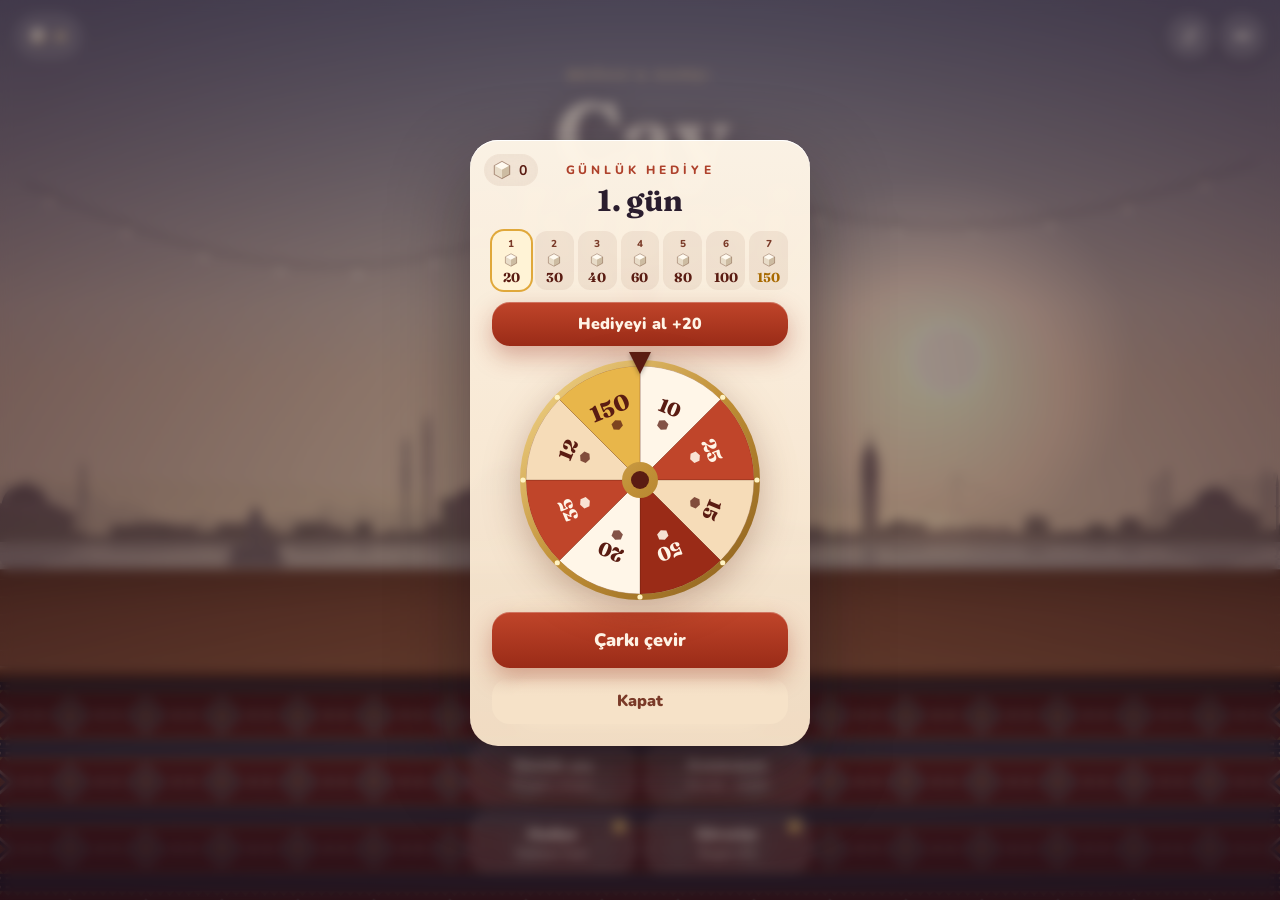
==== docs/index.html @ dc000757 "Mobile: offer 'add to home screen' after the second run (PWA only), draw the title at 30 fps and the" ====
<!doctype html>
<html lang="tr">
<head>
<meta charset="utf-8">
<meta name="viewport" content="width=device-width,initial-scale=1,maximum-scale=1,user-scalable=no,viewport-fit=cover">
<title>Çay Kulesi — İnce belli bardakları istifle</title>
<meta name="description" content="Boğaz manzarasında ince belli çay bardaklarını üst üste diz. Tek dokunuş, mükemmel hizada parlayan kombo, gün batımından geceye uzanan bir kule.">
<meta name="theme-color" content="#2a1d2e">
<meta name="apple-mobile-web-app-capable" content="yes">
<meta name="mobile-web-app-capable" content="yes">
<meta name="apple-mobile-web-app-status-bar-style" content="black-translucent">
<meta name="apple-mobile-web-app-title" content="Çay Kulesi">
<link rel="manifest" href="manifest.webmanifest">
<link rel="icon" type="image/png" sizes="64x64" href="icons/favicon-64.png">
<link rel="icon" type="image/png" sizes="192x192" href="icons/icon-192.png">
<link rel="apple-touch-icon" href="icons/apple-touch-icon.png">
<meta property="og:type" content="website">
<meta property="og:title" content="Çay Kulesi">
<meta property="og:description" content="İnce belli çay bardaklarını Boğaz'a karşı üst üste diz. Tek dokunuş, bir el daha.">
<meta property="og:url" content="https://ardazeybek-dev.github.io/tea-tower/">
<meta property="og:image" content="https://ardazeybek-dev.github.io/tea-tower/og.png">
<meta property="og:image:width" content="1200">
<meta property="og:image:height" content="630">
<meta name="twitter:card" content="summary_large_image">
<meta name="twitter:image" content="https://ardazeybek-dev.github.io/tea-tower/og.png">
<link rel="preload" href="fonts/fraunces-latin-wght-normal.woff2" as="font" type="font/woff2" crossorigin>
<link rel="stylesheet" href="style.css">
</head>
<body>
<svg width="0" height="0" style="position:absolute" aria-hidden="true">
  <symbol id="i-sugar" viewBox="0 0 24 24"><path d="M12 2.6l8.4 4.6v9.6L12 21.4l-8.4-4.6V7.2z" fill="#e8dcc8"/><path d="M12 2.6l8.4 4.6L12 11.8 3.6 7.2z" fill="#fffaf0"/><path d="M12 11.8l8.4-4.6v9.6L12 21.4z" fill="#cdbca2"/><path d="M12 2.6l8.4 4.6v9.6L12 21.4l-8.4-4.6V7.2z" fill="none" stroke="rgba(90,40,20,.45)" stroke-width="1.1" stroke-linejoin="round"/></symbol>
</svg>
<canvas id="c" aria-label="Çay Kulesi oyun alanı"></canvas>
<div id="toast" class="hidden"></div>

<div id="hud" class="hidden">
  <button id="pauseBtn" class="icon-btn" aria-label="Duraklat">
    <svg viewBox="0 0 24 24"><rect x="6.5" y="5" width="3.6" height="14" rx="1.4"/><rect x="13.9" y="5" width="3.6" height="14" rx="1.4"/></svg>
  </button>
  <div id="scoreBox">
    <div id="score">0</div>
    <div id="combo"></div>
  </div>
  <button class="icon-btn soundBtn" aria-label="Sesi aç/kapat">
    <svg class="on" viewBox="0 0 24 24"><path d="M4 9.5h3.2L12 5.5v13l-4.8-4H4z"/><path class="w" d="M15.5 9a4 4 0 0 1 0 6M18 6.5a7.5 7.5 0 0 1 0 11"/></svg>
    <svg class="off" viewBox="0 0 24 24"><path d="M4 9.5h3.2L12 5.5v13l-4.8-4H4z"/><path class="w" d="M16 9.5l5 5M21 9.5l-5 5"/></svg>
  </button>
</div>

<div id="title" class="screen">
  <div class="top-row">
    <div class="wallet" aria-label="Şeker"><svg><use href="#i-sugar"/></svg><b class="walletN">0</b></div>
    <div class="top-btns">
      <button id="installBtn" class="icon-btn install hidden" aria-label="Ana ekrana ekle">
        <svg viewBox="0 0 24 24"><path class="w" d="M12 4v10M7.5 9.5L12 14l4.5-4.5M5 17v1.5A1.5 1.5 0 0 0 6.5 20h11a1.5 1.5 0 0 0 1.5-1.5V17"/></svg>
      </button>
      <button id="setBtn" class="icon-btn" aria-label="Ayarlar">
        <svg viewBox="0 0 24 24"><path class="w" d="M4 7h9M17.4 7H20M4 17h2.6M11 17h9"/><circle class="w" cx="15.2" cy="7" r="2.2"/><circle class="w" cx="8.8" cy="17" r="2.2"/></svg>
      </button>
      <button class="icon-btn soundBtn" aria-label="Sesi aç/kapat">
        <svg class="on" viewBox="0 0 24 24"><path d="M4 9.5h3.2L12 5.5v13l-4.8-4H4z"/><path class="w" d="M15.5 9a4 4 0 0 1 0 6M18 6.5a7.5 7.5 0 0 1 0 11"/></svg>
        <svg class="off" viewBox="0 0 24 24"><path d="M4 9.5h3.2L12 5.5v13l-4.8-4H4z"/><path class="w" d="M16 9.5l5 5M21 9.5l-5 5"/></svg>
      </button>
    </div>
  </div>
  <div class="logo">
    <div class="eyebrow" id="venueEyebrow">Boğaz'a karşı</div>
    <h1>Çay <em>Kulesi</em></h1>
  </div>
  <div class="bottom">
    <p class="tag">İnce belli bardakları üst üste diz.<br>Tam ortaya denk getir, kule parlasın.</p>
    <div class="best-chip" id="titleBest">En iyi <b>0</b></div>
    <div class="cta"><span class="dot"></span>Başlamak için dokun</div>
    <div class="modes">
      <button id="dailyBtn" class="mode-btn"><b>Günlük çay</b><small id="dailySub"></small></button>
      <button id="cupsBtn" class="mode-btn"><b>Koleksiyon</b><small>Bardak · mekân</small></button>
      <button id="giftBtn" class="mode-btn"><b>Hediye</b><small id="giftSub">Çark ve seri</small></button>
      <button id="achBtn" class="mode-btn"><b>Görevler</b><small id="achSub"></small></button>
    </div>
  </div>
</div>

<div id="tutorial" class="hidden">
  <div class="tut-card">
    <svg class="hand" viewBox="0 0 64 64" aria-hidden="true"><path d="M26 30V12a4 4 0 0 1 8 0v14l10.5 2.2a5 5 0 0 1 4 5.6L46.6 48a8 8 0 0 1-7.9 6.8H30a8 8 0 0 1-6.2-3L14.6 40.3a3.6 3.6 0 0 1 5-5.1L26 40z"/></svg>
    <div><b>Bardak ortaya gelince dokun.</b><br>Tam ortası parlar, kule dengelenir.</div>
  </div>
</div>

<div id="pause" class="screen dim hidden">
  <div class="panel">
    <div class="eyebrow">Mola</div>
    <h2>Çay demleniyor…</h2>
    <button id="resumeBtn" class="btn primary">Devam et</button>
    <button id="setBtnP" class="btn ghost">Ayarlar</button>
    <button id="homeBtn" class="btn ghost tight">Ana ekran</button>
  </div>
</div>

<div id="cups" class="screen dim hidden">
  <div class="panel cups-panel">
    <div class="panel-wallet"><svg><use href="#i-sugar"/></svg><b class="walletN">0</b></div>
    <div class="eyebrow">Koleksiyon</div>
    <h2 id="cupsTitle">Bardaklar</h2>
    <div class="seg tabs" id="cupTabs"><button data-t="cups" aria-pressed="true">Bardaklar</button><button data-t="venues" aria-pressed="false">Mekânlar</button></div>
    <p class="cup-total" id="cupTotal"></p>
    <div class="cup-grid" id="cupGrid"></div>
    <button id="cupsClose" class="btn primary">Kapat</button>
  </div>
</div>

<div id="gift" class="screen dim hidden">
  <div class="panel gift-panel">
    <div class="panel-wallet"><svg><use href="#i-sugar"/></svg><b class="walletN">0</b></div>
    <div class="eyebrow">Günlük hediye</div>
    <h2 id="loginTitle">1. gün</h2>
    <div class="days" id="days"></div>
    <div class="fix hidden" id="fixBox"></div>
    <button id="claimBtn" class="btn primary small">Hediyeyi al</button>
    <div class="wheel-wrap">
      <div class="wheel-pin"></div>
      <canvas id="wheel" width="240" height="240"></canvas>
      <div class="wheel-win hidden" id="wheelWin"></div>
    </div>
    <button id="spinBtn" class="btn primary"><svg class="ad-ico" viewBox="0 0 24 24" aria-hidden="true"><rect x="2.5" y="5.5" width="14" height="13" rx="3"/><path d="M17.5 10.2l4-2.4v8.4l-4-2.4z"/></svg><span id="spinLbl">Çarkı çevir</span></button>
    <button id="giftClose" class="btn ghost">Kapat</button>
  </div>
</div>

<div id="ach" class="screen dim hidden">
  <div class="panel ach-panel">
    <div class="eyebrow">Her gün yenilenir</div>
    <h2>Görevler</h2>
    <div class="ach-list" id="achList"></div>
    <button id="achClose" class="btn primary">Kapat</button>
  </div>
</div>

<div id="set" class="screen dim hidden">
  <div class="panel set-panel">
    <div class="eyebrow">Tercihler</div>
    <h2>Ayarlar</h2>
    <div class="set-list">
      <button class="set-row" data-k="sfx" role="switch" aria-checked="true"><span><b>Ses efektleri</b><small>Bardak, kombo, devrilme</small></span><i class="sw"></i></button>
      <button class="set-row" data-k="amb" role="switch" aria-checked="true"><span><b>Ortam sesi</b><small>Dalga, rüzgâr, kuşlar</small></span><i class="sw"></i></button>
      <button class="set-row" data-k="vib" id="vibRow" role="switch" aria-checked="true"><span><b>Titreşim</b><small>Dokunuşta hafif titreşim</small></span><i class="sw"></i></button>
      <div class="set-gfx">
        <div class="set-lbl"><b>Grafik</b><small id="gfxNote"></small></div>
        <div class="seg" id="gfxSeg"><button data-v="eco">Pil dostu</button><button data-v="auto">Otomatik</button><button data-v="high">Yüksek</button></div>
      </div>
      <button class="set-row" id="tutBtn"><span><b>Öğreticiyi göster</b><small id="tutNote">Bir sonraki elde ipucu</small></span><svg class="chev" viewBox="0 0 24 24"><path d="M9 5l7 7-7 7"/></svg></button>
    </div>
    <button id="setClose" class="btn primary">Kapat</button>
  </div>
</div>

<div id="over" class="screen sheet hidden">
  <div class="panel">
    <button id="installBtnO" class="share-btn inst-o hidden" aria-label="Ana ekrana ekle"><svg viewBox="0 0 24 24"><path d="M12 4v10M7.5 9.5L12 14l4.5-4.5M5 17v1.5A1.5 1.5 0 0 0 6.5 20h11a1.5 1.5 0 0 0 1.5-1.5V17"/></svg></button>
    <button id="shareBtn" class="share-btn" aria-label="Paylaş"><svg viewBox="0 0 24 24"><path d="M12 3v12M7.5 7.5L12 3l4.5 4.5M5 12v7a2 2 0 0 0 2 2h10a2 2 0 0 0 2-2v-7"/></svg></button>
    <div class="ov-a">
      <div class="mode-tag hidden" id="overMode"></div>
      <div class="eyebrow" id="overReason">Kule devrildi</div>
      <div class="final"><span id="finalScore">0</span><small>puan</small></div>
      <div class="record hidden" id="recordBadge">Yeni rekor!</div>
      <div class="stats">
        <div><b id="statBest">0</b><span id="statBestLbl">En iyi</span></div>
        <div><b id="statPerfect">0</b><span>Mükemmel</span></div>
        <div><b id="statCombo">0</b><span>En uzun kombo</span></div>
      </div>
    </div>
    <div class="ov-b">
      <div class="earn" id="earnNote"><svg><use href="#i-sugar"/></svg><b id="earnN">+0</b> <span>şeker</span></div>
      <div class="unlock hidden" id="unlockNote"></div>
      <button id="reviveBtn" class="btn primary hidden"><svg class="ad-ico" viewBox="0 0 24 24" aria-hidden="true"><rect x="2.5" y="5.5" width="14" height="13" rx="3"/><path d="M17.5 10.2l4-2.4v8.4l-4-2.4z"/></svg><span id="reviveLbl">İkinci şans</span></button>
      <div class="revive-note hidden" id="reviveNote"></div>
      <button id="againBtn" class="btn primary">Bir el daha</button>
      <div class="hint" id="overHint">ya da ekrana dokun</div>
    </div>
  </div>
</div>

<script src="game.js"></script>
<script>
if ('serviceWorker' in navigator && (location.protocol === 'https:' || location.hostname === 'localhost' || location.hostname === '127.0.0.1')) {
  window.addEventListener('load', function () { navigator.serviceWorker.register('./sw.js').catch(function () {}); });
}
</script>
</body>
</html>
---- docs/style.css ----
@font-face{font-family:"Fraunces";font-style:normal;font-display:swap;font-weight:100 900;src:url(fonts/fraunces-latin-ext-wght-normal.woff2) format("woff2");unicode-range:U+0100-02BA,U+02BD-02C5,U+02C7-02CC,U+02CE-02D7,U+02DD-02FF,U+0304,U+0308,U+0329,U+1D00-1DBF,U+1E00-1E9F,U+1EF2-1EFF,U+2020,U+20A0-20AB,U+20AD-20C0,U+2113,U+2C60-2C7F,U+A720-A7FF}
@font-face{font-family:"Fraunces";font-style:normal;font-display:swap;font-weight:100 900;src:url(fonts/fraunces-latin-wght-normal.woff2) format("woff2");unicode-range:U+0000-00FF,U+0131,U+0152-0153,U+02BB-02BC,U+02C6,U+02DA,U+02DC,U+0304,U+0308,U+0329,U+2000-206F,U+20AC,U+2122,U+2191,U+2193,U+2212,U+2215,U+FEFF,U+FFFD}
@font-face{font-family:"Nunito";font-style:normal;font-display:swap;font-weight:200 1000;src:url(fonts/nunito-latin-ext-wght-normal.woff2) format("woff2");unicode-range:U+0100-02BA,U+02BD-02C5,U+02C7-02CC,U+02CE-02D7,U+02DD-02FF,U+0304,U+0308,U+0329,U+1D00-1DBF,U+1E00-1E9F,U+1EF2-1EFF,U+2020,U+20A0-20AB,U+20AD-20C0,U+2113,U+2C60-2C7F,U+A720-A7FF}
@font-face{font-family:"Nunito";font-style:normal;font-display:swap;font-weight:200 1000;src:url(fonts/nunito-latin-wght-normal.woff2) format("woff2");unicode-range:U+0000-00FF,U+0131,U+0152-0153,U+02BB-02BC,U+02C6,U+02DA,U+02DC,U+0304,U+0308,U+0329,U+2000-206F,U+20AC,U+2122,U+2191,U+2193,U+2212,U+2215,U+FEFF,U+FFFD}

:root{
  --cream:#fbf1e2; --ink:#2a1d2e; --tea:#a8321c; --amber:#e08a3c; --gold:#d8b25a;
  --glass:rgba(255,248,236,.14); --line:rgba(255,248,236,.28);
  --sat:env(safe-area-inset-top,0px); --sab:env(safe-area-inset-bottom,0px);
  --sal:env(safe-area-inset-left,0px); --sar:env(safe-area-inset-right,0px);
}
*{box-sizing:border-box;margin:0;padding:0;-webkit-tap-highlight-color:transparent}
html,body{height:100%;overflow:hidden;background:#2a1d2e;color:var(--cream);font-family:"Nunito",system-ui,sans-serif;
  -webkit-user-select:none;user-select:none;-webkit-touch-callout:none;overscroll-behavior:none}
canvas{position:fixed;inset:0;width:100%;height:100%;display:block;touch-action:none}
.hidden{display:none!important}
button{font:inherit;color:inherit;border:0;background:none;cursor:pointer;touch-action:manipulation}

.icon-btn{width:44px;height:44px;border-radius:50%;display:grid;place-items:center;
  background:var(--glass);border:1px solid var(--line);backdrop-filter:blur(10px);-webkit-backdrop-filter:blur(10px);
  box-shadow:0 6px 18px rgba(20,10,20,.18);transition:transform .15s ease,background .2s}
.icon-btn:active{transform:scale(.9)}
.icon-btn svg{width:22px;height:22px;fill:var(--cream)}
.icon-btn .w{fill:none;stroke:var(--cream);stroke-width:2;stroke-linecap:round}
.soundBtn .off{display:none} body.muted .soundBtn .on{display:none} body.muted .soundBtn .off{display:block}

#hud{position:fixed;left:0;right:0;top:0;padding:calc(var(--sat) + 14px) calc(var(--sar) + 16px) 0 calc(var(--sal) + 16px);
  display:flex;justify-content:space-between;align-items:flex-start;pointer-events:none;z-index:5}
#hud .icon-btn{pointer-events:auto}
#scoreBox{text-align:center;margin-top:6px}
#score{font-family:"Fraunces",Georgia,serif;font-weight:700;font-size:64px;line-height:1;letter-spacing:-.02em;
  font-variation-settings:"opsz" 144;text-shadow:0 4px 24px rgba(30,12,24,.35);transition:transform .18s cubic-bezier(.2,1.6,.4,1)}
#score.bump{transform:scale(1.18)}
#combo{height:22px;margin-top:4px;font-weight:800;font-size:14px;letter-spacing:.14em;text-transform:uppercase;color:#ffe2a8;
  opacity:0;transform:translateY(-4px);transition:opacity .25s,transform .25s}
#combo.show{opacity:1;transform:none}

.screen{position:fixed;inset:0;z-index:10;display:flex;flex-direction:column;justify-content:space-between;
  padding:calc(var(--sat) + 14px) calc(var(--sar) + 16px) calc(var(--sab) + 28px) calc(var(--sal) + 16px)}
.screen.dim{justify-content:center;align-items:center;background:rgba(28,16,28,.42);backdrop-filter:blur(6px);-webkit-backdrop-filter:blur(6px);
  animation:fade .3s ease both}
@keyframes fade{from{opacity:0}to{opacity:1}}
.top-row{display:flex;justify-content:space-between}

#title{justify-content:flex-start;background:linear-gradient(180deg,rgba(34,14,30,.34) 0%,rgba(34,14,30,0) 34%,rgba(34,14,30,0) 68%,rgba(30,10,20,.72) 100%);cursor:pointer}
#title .bottom{margin-top:auto}
.logo{text-align:center;margin-top:1vh;animation:rise .9s cubic-bezier(.2,.9,.2,1) both}
.eyebrow{font-weight:800;font-size:12px;letter-spacing:.32em;text-transform:uppercase;color:#ffe2a8;opacity:.92}
.logo h1{font-family:"Fraunces",Georgia,serif;font-weight:800;font-size:clamp(54px,17vw,96px);line-height:.9;letter-spacing:-.035em;
  margin:10px 0 0;text-shadow:0 6px 30px rgba(40,10,20,.45)}
.logo h1 em{display:block;font-style:italic;font-weight:500;color:#ffd79a;letter-spacing:-.02em}
.tag{text-align:center;font-size:15px;margin-bottom:4px;line-height:1.45;font-weight:600;opacity:.9;text-shadow:0 2px 12px rgba(30,12,24,.4)}
.bottom{display:flex;flex-direction:column;align-items:center;gap:14px;animation:rise 1s .15s cubic-bezier(.2,.9,.2,1) both}
.best-chip{font-size:14px;font-weight:700;padding:7px 14px;border-radius:99px;background:var(--glass);border:1px solid var(--line);
  backdrop-filter:blur(10px);-webkit-backdrop-filter:blur(10px)}
.best-chip b{font-family:"Fraunces",serif;font-size:16px;margin-left:4px;color:#ffd79a}
.cta{display:flex;align-items:center;gap:10px;font-weight:800;font-size:18px;padding:16px 28px;border-radius:99px;
  background:linear-gradient(180deg,#fff6e8,#f6dcb8);color:#5a1c12;box-shadow:0 14px 34px rgba(60,16,10,.35),inset 0 -3px 0 rgba(160,80,40,.25);
  animation:breathe 2.2s ease-in-out infinite}
.cta .dot{width:10px;height:10px;border-radius:50%;background:var(--tea);box-shadow:0 0 0 0 rgba(168,50,28,.6);animation:ping 2.2s ease-out infinite}
@keyframes breathe{0%,100%{transform:scale(1)}50%{transform:scale(1.045)}}
@keyframes ping{0%{box-shadow:0 0 0 0 rgba(168,50,28,.55)}70%,100%{box-shadow:0 0 0 12px rgba(168,50,28,0)}}
@keyframes rise{from{opacity:0;transform:translateY(18px)}to{opacity:1;transform:none}}

#tutorial{position:fixed;left:0;right:0;bottom:calc(var(--sab) + 26px);display:flex;justify-content:center;z-index:6;pointer-events:none;
  padding:0 16px;animation:rise .5s ease both}
.tut-card{display:flex;gap:12px;align-items:center;max-width:360px;padding:12px 16px;border-radius:18px;font-size:14px;line-height:1.35;
  background:rgba(34,20,34,.55);border:1px solid var(--line);backdrop-filter:blur(12px);-webkit-backdrop-filter:blur(12px)}
.tut-card b{font-size:15px}
.hand{width:38px;height:38px;flex:none;fill:#fff3df;animation:tap 1.1s ease-in-out infinite;transform-origin:50% 80%}
@keyframes tap{0%,100%{transform:translateY(0) scale(1)}45%{transform:translateY(5px) scale(.92)}}

.panel{width:min(340px,100%);text-align:center;padding:28px 22px 22px;border-radius:28px;
  background:linear-gradient(180deg,rgba(255,246,232,.97),rgba(246,226,200,.97));color:var(--ink);
  box-shadow:0 30px 80px rgba(20,8,16,.45),inset 0 1px 0 #fff;animation:pop .45s cubic-bezier(.2,1.4,.4,1) both}
@keyframes pop{from{opacity:0;transform:translateY(24px) scale(.92)}to{opacity:1;transform:none}}
.panel .eyebrow{color:#a8321c}
.panel h2{font-family:"Fraunces",serif;font-size:30px;font-weight:700;margin:8px 0 20px;letter-spacing:-.01em}
.final{margin:6px 0 16px}
.final span{display:block;font-family:"Fraunces",serif;font-weight:800;font-size:92px;line-height:1;letter-spacing:-.04em;color:#5a1c12}
.final small{font-weight:700;font-size:13px;letter-spacing:.08em;text-transform:uppercase;opacity:.55}
.record{display:inline-block;margin-top:12px;padding:6px 14px;border-radius:99px;font-weight:900;font-size:13px;letter-spacing:.16em;text-transform:uppercase;
  color:#5a3a00;background:linear-gradient(90deg,#f4c95d,#ffe9a8,#f4c95d);background-size:200% 100%;animation:shine 1.6s linear infinite,pop .5s .2s both;
  box-shadow:0 6px 18px rgba(200,140,30,.4)}
@keyframes shine{to{background-position:-200% 0}}
.stats{display:flex;justify-content:space-between;gap:6px;margin:0 0 20px;padding:14px 6px;border-radius:18px;background:rgba(120,60,30,.07)}
.stats div{flex:1;display:flex;flex-direction:column;gap:2px}
.stats b{font-family:"Fraunces",serif;font-size:24px;color:#5a1c12}
.stats span{font-size:11px;font-weight:700;opacity:.6}
.btn{display:block;width:100%;padding:16px;border-radius:18px;font-weight:900;font-size:18px;transition:transform .12s}
.btn:active{transform:scale(.97)}
.btn.primary{background:linear-gradient(180deg,#c0452a,#9a2b17);color:#fff4e6;box-shadow:0 10px 24px rgba(150,40,20,.35),inset 0 1px 0 rgba(255,255,255,.25)}
.btn.ghost{margin-top:10px;color:#7a3a28;font-size:16px;padding:12px}
.hint{margin-top:12px;font-size:13px;font-weight:700;opacity:.45}
@media (min-height:900px){#score{font-size:76px}}

#over.sheet{justify-content:flex-end;align-items:center;background:linear-gradient(180deg,rgba(28,14,26,0) 35%,rgba(28,14,26,.55) 100%);animation:fade .4s ease both}
#over .panel{padding:20px 20px 18px}
#over .final{margin:2px 0 6px}
#over .final span{font-size:76px}
#over .record{margin:0 0 12px}
#over .stats{margin:10px 0 14px}

.modes{display:flex;gap:10px;width:min(340px,100%)}
.mode-btn{flex:1;display:flex;flex-direction:column;align-items:center;gap:2px;padding:10px 8px;border-radius:18px;position:relative;
  background:var(--glass);border:1px solid var(--line);backdrop-filter:blur(10px);-webkit-backdrop-filter:blur(10px);transition:transform .12s}
.mode-btn:active{transform:scale(.96)}
.mode-btn b{font-weight:900;font-size:15px}
.mode-btn small{font-size:11.5px;font-weight:700;opacity:.75;line-height:1.3;min-height:15px}
.mode-btn.dot::after{content:"";position:absolute;top:8px;right:10px;width:9px;height:9px;border-radius:50%;background:#ffcf6a;box-shadow:0 0 0 3px rgba(255,207,106,.3)}

.cups-panel{max-height:calc(100% - 8px);overflow:auto}
.cups-panel h2{margin-bottom:4px}
.cup-total{font-size:13px;font-weight:700;opacity:.6;margin-bottom:14px}
.cup-grid{display:grid;grid-template-columns:repeat(3,1fr);gap:8px;margin-bottom:16px}
.cup{display:flex;flex-direction:column;align-items:center;gap:2px;padding:8px 4px 8px;border-radius:16px;background:linear-gradient(180deg,#5a3a4a,#3a2232);
  border:2px solid transparent;color:var(--cream);transition:transform .12s}
.cup:active{transform:scale(.95)}
.cup canvas{position:static;inset:auto;width:48px;height:78px;touch-action:auto}
.cup b{font-size:13px;font-weight:900}
.cup span{font-size:11px;font-weight:700;opacity:.75;min-height:14px}
.cup.on{border-color:#f4c95d;box-shadow:0 0 0 3px rgba(244,201,93,.25)}
.cup.locked{cursor:default}
.cup.locked canvas{filter:grayscale(1) brightness(.45)}
.cup.locked b{opacity:.55}

.mode-tag{display:inline-block;margin-bottom:8px;padding:4px 12px;border-radius:99px;font-size:12px;font-weight:800;color:#7a3a28;background:rgba(168,50,28,.1)}
.unlock{margin:-4px 0 12px;font-size:13px;font-weight:800;color:#7a3a28;opacity:.8}
.unlock.new{opacity:1;color:#8a5a00;padding:7px 10px;border-radius:12px;background:linear-gradient(90deg,#f4c95d,#ffe9a8,#f4c95d);background-size:200% 100%;animation:shine 1.6s linear infinite}
#reviveBtn{display:flex;align-items:center;justify-content:center;gap:8px;margin-bottom:10px}
#reviveBtn:disabled{opacity:.6}
.ad-ico{width:22px;height:22px;fill:#fff4e6;display:none}
.pf-ads .ad-ico{display:block}
.revive-note{margin:-2px 0 10px;font-size:13px;font-weight:700;color:#7a3a28}
@media (max-height:880px){#title .tag{display:none}}

/* şeker cüzdanı */
.wallet,.panel-wallet{display:flex;align-items:center;gap:6px;height:44px;padding:0 14px 0 10px;border-radius:99px;font-weight:900;font-size:16px;
  background:var(--glass);border:1px solid var(--line);backdrop-filter:blur(10px);-webkit-backdrop-filter:blur(10px)}
.wallet svg,.panel-wallet svg,.earn svg{width:22px;height:22px}
.wallet b{font-family:"Fraunces",serif;color:#ffe2a8}
.wallet.gain{animation:pop .4s cubic-bezier(.2,1.6,.4,1)}
.panel-wallet{position:absolute;top:14px;left:14px;height:32px;padding:0 10px 0 6px;font-size:14px;background:rgba(120,60,30,.08);border-color:transparent;color:#5a1c12}
.panel{position:relative}
.modes{flex-wrap:wrap}
.modes .mode-btn{flex:1 1 calc(50% - 5px)}
.earn{display:flex;align-items:center;justify-content:center;gap:5px;margin:-4px 0 10px;font-size:15px;font-weight:800;color:#7a3a28}
.earn b{font-family:"Fraunces",serif;font-size:20px;color:#5a1c12}
.share-btn{position:absolute;top:8px;right:8px;width:44px;height:44px;border-radius:50%;display:grid;place-items:center;background:rgba(120,60,30,.08)}
.share-btn svg{width:20px;height:20px;fill:none;stroke:#7a3a28;stroke-width:2;stroke-linecap:round;stroke-linejoin:round}
.share-btn:active{transform:scale(.9)}
.btn.second{background:rgba(120,60,30,.1);color:#7a3a28;box-shadow:none;font-size:16px;padding:13px}
.btn.small{padding:11px;font-size:16px}
.btn:disabled{opacity:.5;cursor:default}
.shake{animation:shake .4s}
@keyframes shake{20%,60%{transform:translateX(-6px)}40%,80%{transform:translateX(6px)}}

/* hediye: seri + çark */
.gift-panel{max-height:calc(100% - 8px);overflow:auto;padding-top:22px}
.gift-panel h2{margin:4px 0 12px}
.days{display:grid;grid-template-columns:repeat(7,1fr);gap:4px;margin-bottom:12px}
.day{display:flex;flex-direction:column;align-items:center;gap:1px;padding:6px 0 5px;border-radius:12px;background:rgba(120,60,30,.08);font-size:10px;font-weight:800;color:#7a3a28}
.day svg{width:16px;height:16px}
.day b{font-family:"Fraunces",serif;font-size:13px;color:#5a1c12}
.day.done{background:linear-gradient(180deg,#c0452a,#9a2b17);color:#fff4e6}
.day.done b{color:#fff4e6}
.day.today{box-shadow:0 0 0 2px #e0a83a;background:#fff3d6}
.day.big b{color:#a86a00}
.wheel-wrap{position:relative;width:240px;height:240px;margin:14px auto 12px}
#wheel{position:static;inset:auto;width:240px;height:240px;touch-action:auto;filter:drop-shadow(0 10px 18px rgba(90,30,10,.3))}
.wheel-pin{position:absolute;left:50%;top:-8px;width:0;height:0;margin-left:-11px;border:11px solid transparent;border-top:22px solid #5a1c12;border-bottom:0;z-index:2;filter:drop-shadow(0 2px 2px rgba(0,0,0,.3))}
.wheel-win{position:absolute;inset:0;display:grid;place-items:center;pointer-events:none}
.wheel-win span{padding:10px 18px;border-radius:99px;background:#fff6e8;font-family:"Fraunces",serif;font-weight:800;font-size:26px;color:#5a1c12;
  box-shadow:0 10px 30px rgba(60,16,10,.35);animation:pop .45s cubic-bezier(.2,1.6,.4,1) both}
#spinBtn{display:flex;align-items:center;justify-content:center;gap:8px}

/* başarımlar */
.ach-panel{max-height:calc(100% - 8px);display:flex;flex-direction:column}
.ach-panel h2{margin-bottom:12px}
.ach-list{overflow:auto;margin:0 -6px 14px;padding:0 6px;text-align:left;display:flex;flex-direction:column;gap:6px}
.ach{display:grid;grid-template-columns:1fr auto;gap:2px 10px;align-items:center;padding:9px 12px;border-radius:14px;background:rgba(120,60,30,.07)}
.ach b{font-size:14px;font-weight:900}
.ach small{grid-column:1;font-size:12px;font-weight:700;opacity:.65}
.ach .rw{grid-row:1/3;grid-column:2;display:flex;align-items:center;gap:3px;font-weight:900;font-size:14px;color:#7a3a28}
.ach .rw svg{width:16px;height:16px}
.ach .bar{grid-column:1;height:5px;border-radius:9px;background:rgba(120,60,30,.12);overflow:hidden;margin-top:3px}
.ach .bar i{display:block;height:100%;background:linear-gradient(90deg,#e08a3c,#c0452a);border-radius:9px}
.ach.done{background:linear-gradient(90deg,rgba(244,201,93,.35),rgba(255,233,168,.25))}
.ach.done .rw{color:#8a5a00}

/* bildirim */
#toast{position:fixed;left:50%;top:calc(var(--sat) + 66px);z-index:30;transform:translateX(-50%);display:flex;align-items:center;gap:8px;
  padding:10px 16px;border-radius:99px;background:rgba(255,246,232,.97);color:#5a1c12;font-weight:800;font-size:14px;white-space:nowrap;
  box-shadow:0 12px 30px rgba(30,10,20,.35);animation:toast 2.4s ease both;pointer-events:none}
#toast svg{width:18px;height:18px}
#toast em{font-style:normal;color:#a8321c}
@keyframes toast{0%{opacity:0;transform:translate(-50%,-14px)}12%,82%{opacity:1;transform:translate(-50%,0)}100%{opacity:0;transform:translate(-50%,-8px)}}
.cup .price{display:flex;align-items:center;gap:3px;justify-content:center}
.cup .price svg{width:13px;height:13px}
.cup.buy{background:linear-gradient(180deg,#6a4a3a,#4a2e24)}
.ach-list{scrollbar-width:thin;scrollbar-color:rgba(120,60,30,.3) transparent}
.ach-list::-webkit-scrollbar{width:4px}.ach-list::-webkit-scrollbar-thumb{background:rgba(120,60,30,.3);border-radius:4px}
.pf-ads .share-btn{display:none}
.list-head{font-size:11px;font-weight:900;letter-spacing:.16em;text-transform:uppercase;color:#a8321c;margin:6px 2px 0}
.list-head:first-child{margin-top:0}
@media (max-height:760px){.modes{flex-wrap:nowrap;gap:6px}.modes .mode-btn{flex:1 1 0;padding:8px 4px;border-radius:14px}.mode-btn b{font-size:13px}.mode-btn small{font-size:10px}#title .bottom{gap:10px}.mode-btn.dot::after{top:4px;right:4px;width:7px;height:7px}}

/* ayarlar */
.top-btns{display:flex;gap:8px}
.btn.ghost.tight{margin-top:0}
.set-panel{max-height:calc(100% - 8px);overflow:auto}
.set-panel h2{margin-bottom:14px}
.set-list{display:flex;flex-direction:column;gap:6px;margin-bottom:16px;text-align:left}
.set-row{display:flex;align-items:center;justify-content:space-between;gap:12px;width:100%;min-height:56px;padding:10px 14px;border-radius:16px;background:rgba(120,60,30,.07);text-align:left;color:var(--ink);transition:transform .12s}
.set-row:active{transform:scale(.98)}
.set-row b,.set-lbl b{display:block;font-size:15px;font-weight:900}
.set-row small,.set-lbl small{display:block;font-size:12px;font-weight:700;opacity:.6;margin-top:1px}
.sw{flex:none;width:46px;height:28px;border-radius:99px;background:rgba(120,60,30,.22);position:relative;transition:background .2s}
.sw::after{content:"";position:absolute;top:3px;left:3px;width:22px;height:22px;border-radius:50%;background:#fff;box-shadow:0 2px 6px rgba(60,20,10,.3);transition:transform .22s cubic-bezier(.3,1.4,.5,1)}
.set-row[aria-checked="true"] .sw{background:linear-gradient(180deg,#c0452a,#9a2b17)}
.set-row[aria-checked="true"] .sw::after{transform:translateX(18px)}
.set-gfx{padding:11px 14px 12px;border-radius:16px;background:rgba(120,60,30,.07)}
.seg{display:flex;gap:4px;margin-top:9px;padding:3px;border-radius:12px;background:rgba(120,60,30,.1)}
.seg button{flex:1;min-height:44px;padding:6px 4px;border-radius:9px;font-size:13px;font-weight:800;color:#7a3a28;transition:background .2s}
.seg button[aria-pressed="true"]{background:#fff6e8;color:#5a1c12;box-shadow:0 2px 8px rgba(90,30,10,.18)}
.chev{width:18px;height:18px;flex:none;fill:none;stroke:#7a3a28;stroke-width:2.4;stroke-linecap:round;stroke-linejoin:round}
@media (max-height:640px){.set-panel{padding:18px 18px 16px}.set-panel h2{margin:4px 0 10px;font-size:26px}.set-row{min-height:48px;padding:7px 12px}.set-gfx{padding:8px 12px 9px}.set-list{gap:5px;margin-bottom:12px}}

/* koleksiyon sekmeleri + mekânlar */
.seg.tabs{margin:0 0 10px;position:relative}
.seg.tabs.dot-v button[data-t="venues"]::after{content:"";display:inline-block;width:7px;height:7px;margin-left:6px;border-radius:50%;background:#e0a83a;vertical-align:2px}
.venue-grid{display:grid;grid-template-columns:repeat(2,1fr);gap:8px;margin-bottom:16px}
.venue{display:flex;flex-direction:column;align-items:stretch;gap:2px;padding:5px 5px 8px;border-radius:16px;background:linear-gradient(180deg,#5a3a4a,#3a2232);
  border:2px solid transparent;color:var(--cream);transition:transform .12s;text-align:center}
.venue:active{transform:scale(.96)}
.venue .vthumb{position:static;inset:auto;width:100%;height:auto;aspect-ratio:150/88;border-radius:11px;touch-action:auto;margin-bottom:4px}
.venue b{font-size:14px;font-weight:900}
.venue span{font-size:11px;font-weight:700;opacity:.8;min-height:14px}
.venue .price{display:flex;align-items:center;gap:3px;justify-content:center}
.venue .price svg{width:13px;height:13px}
.venue .price i{font-style:normal;opacity:.7}
.venue.on{border-color:#f4c95d;box-shadow:0 0 0 3px rgba(244,201,93,.25)}
.venue.locked{cursor:default}
.venue.locked .vthumb{filter:grayscale(.85) brightness(.55)}
.venue.locked b{opacity:.6}
.venue.buy{background:linear-gradient(180deg,#6a4a3a,#4a2e24)}
@media (max-height:760px){.mode-btn small{white-space:nowrap;overflow:hidden;text-overflow:ellipsis;max-width:100%}}

/* oyun sonu iki blok: dikeyde tek sütun, yatayda yan yana */
.ov-a,.ov-b{display:contents}
/* yatay telefon: başlık ve oyun sonu kısa ekrana sığsın */
@media (orientation:landscape) and (max-height:520px){
  .screen{padding-top:calc(var(--sat) + 10px);padding-bottom:calc(var(--sab) + 12px)}
  .logo{margin-top:-6px}
  .logo h1{font-size:clamp(40px,13vh,64px)}
  .logo h1 em{display:inline;margin-left:.2em}
  #title .tag,#title .best-chip{display:none}
  #title .bottom{flex-direction:row;flex-wrap:wrap;justify-content:center;gap:10px}
  .cta{padding:12px 22px;font-size:16px}
  .modes{flex-wrap:nowrap;width:auto;gap:6px}
  .modes .mode-btn{flex:0 0 auto;min-width:86px;padding:7px 10px;border-radius:14px}
  .mode-btn b{font-size:13px}.mode-btn small{font-size:10px}
  #over.sheet{justify-content:center}
  #over .panel{width:min(620px,100%);display:flex;gap:18px;align-items:center;padding:14px 18px;max-height:100%;overflow:auto}
  .ov-a,.ov-b{display:block;flex:1;min-width:0}
  #over .final span{font-size:60px}
  #over .stats{margin:8px 0 0;padding:10px 4px}
  .panel{padding:18px 18px 14px}
  .panel h2{margin:4px 0 12px;font-size:26px}
  .cups-panel,.gift-panel,.set-panel,.ach-panel{width:min(520px,100%)}
  #toast{top:calc(var(--sat) + 8px)}
}

/* rekora az kaldı rozeti, kilit ilerleme çubuğu */
.record.near{color:#a8321c;background:rgba(168,50,28,.1);box-shadow:none;animation:pop .5s .2s both}
.unlock .ubar{height:6px;max-width:240px;margin:6px auto 0;border-radius:9px;background:rgba(120,60,30,.14);overflow:hidden}
.unlock .ubar i{display:block;height:100%;width:0;border-radius:9px;background:linear-gradient(90deg,#e08a3c,#c0452a);transition:width 1s .45s cubic-bezier(.2,.8,.2,1)}
.unlock.new .ubar{display:none}
/* seri koruma */
.fix{display:flex;flex-direction:column;gap:6px;margin-bottom:10px}
.fix-btn{display:flex;align-items:center;justify-content:space-between;gap:10px;min-height:52px;padding:8px 14px;border-radius:16px;text-align:left;
  background:linear-gradient(90deg,rgba(244,201,93,.4),rgba(255,233,168,.3));color:var(--ink);box-shadow:inset 0 0 0 1.5px rgba(224,168,58,.7);transition:transform .12s}
.fix-btn:active{transform:scale(.98)}
.fix-btn b{display:block;font-size:14px;font-weight:900}
.fix-btn small{display:block;font-size:12px;font-weight:700;opacity:.65}
.fix-btn .price{display:flex;align-items:center;gap:3px;font-style:normal;font-weight:900;font-size:15px;color:#7a3a28}
.fix-btn .price svg{width:16px;height:16px}
/* uzun panellerde kapat butonu hep görünsün */
.cups-panel #cupsClose,.gift-panel #giftClose{position:sticky;bottom:0;z-index:1}
.gift-panel #giftClose{background:linear-gradient(180deg,rgba(248,232,210,0),#f6e2c8 40%)}
/* ana ekrana ekle: dikkat çeksin ama bağırmasın */
.share-btn.inst-o{right:auto;left:8px;background:rgba(224,168,58,.22)}
.icon-btn.install{background:rgba(255,215,140,.28);border-color:rgba(255,226,168,.6);animation:pop .45s cubic-bezier(.2,1.6,.4,1) both}
@media (min-aspect-ratio:3/5){#title .tag{display:none}}
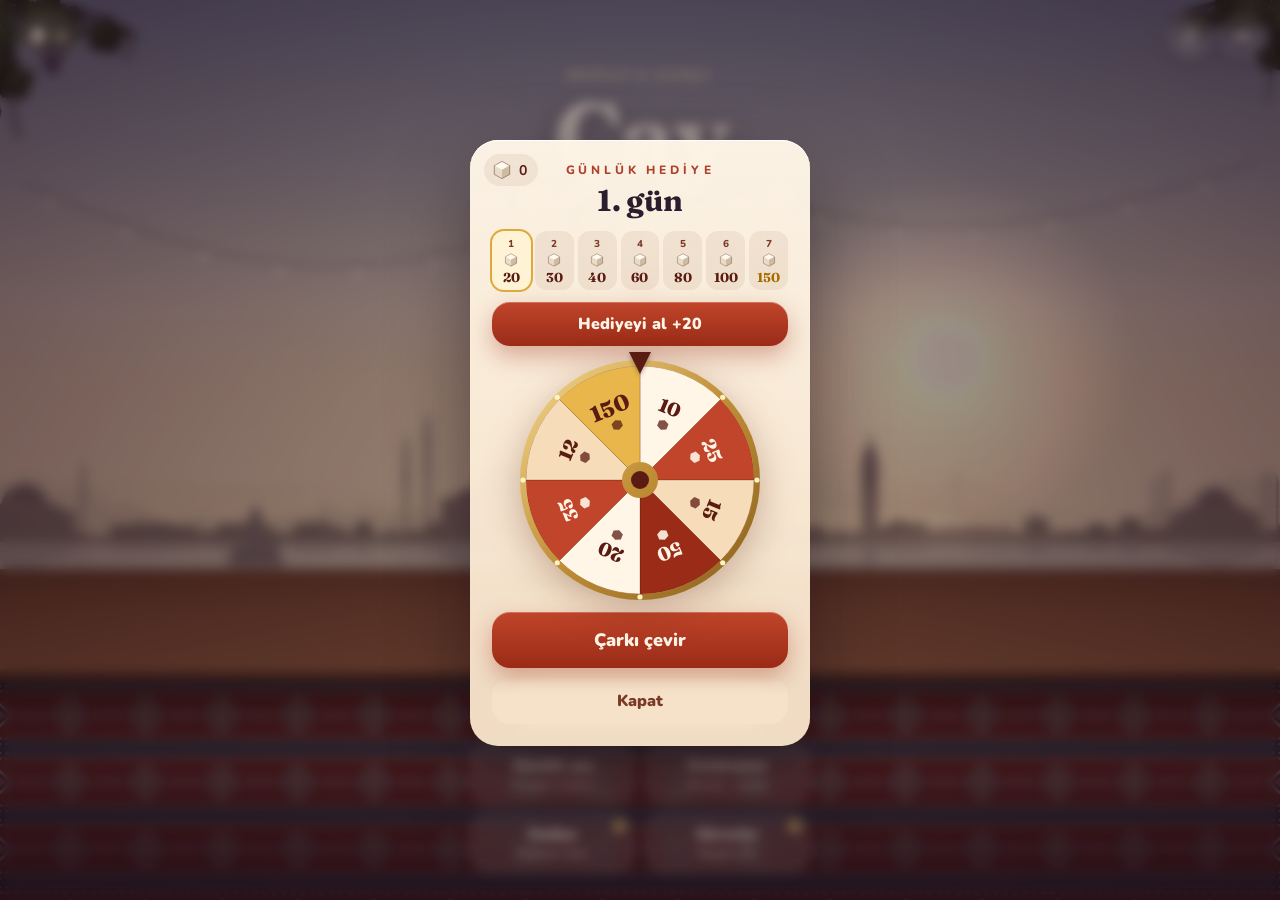
==== commit 4b299867: "Challenge a friend: classic runs are seeded, the share link carries the seed and the score, opening " ====
--- a/docs/index.html
+++ b/docs/index.html
@@ -40,6 +40,7 @@
   <div id="scoreBox">
     <div id="score">0</div>
     <div id="combo"></div>
+    <div id="target" class="hidden"></div>
   </div>
   <button class="icon-btn soundBtn" aria-label="Sesi aç/kapat">
     <svg class="on" viewBox="0 0 24 24"><path d="M4 9.5h3.2L12 5.5v13l-4.8-4H4z"/><path class="w" d="M15.5 9a4 4 0 0 1 0 6M18 6.5a7.5 7.5 0 0 1 0 11"/></svg>
@@ -70,7 +71,8 @@
   <div class="bottom">
     <p class="tag">İnce belli bardakları üst üste diz.<br>Tam ortaya denk getir, kule parlasın.</p>
     <div class="best-chip" id="titleBest">En iyi <b>0</b></div>
-    <div class="cta"><span class="dot"></span>Başlamak için dokun</div>
+    <div class="best-chip ch-chip hidden" id="chChip"><span>Arkadaşın</span> <b id="chTarget">0</b> <span>puan yaptı</span><button id="chX" aria-label="Meydan okumayı kapat">×</button></div>
+    <div class="cta"><span class="dot"></span><span id="ctaTxt">Başlamak için dokun</span></div>
     <div class="modes">
       <button id="dailyBtn" class="mode-btn"><b>Günlük çay</b><small id="dailySub"></small></button>
       <button id="cupsBtn" class="mode-btn"><b>Koleksiyon</b><small>Bardak · mekân</small></button>
@@ -175,6 +177,7 @@
       <button id="reviveBtn" class="btn primary hidden"><svg class="ad-ico" viewBox="0 0 24 24" aria-hidden="true"><rect x="2.5" y="5.5" width="14" height="13" rx="3"/><path d="M17.5 10.2l4-2.4v8.4l-4-2.4z"/></svg><span id="reviveLbl">İkinci şans</span></button>
       <div class="revive-note hidden" id="reviveNote"></div>
       <button id="againBtn" class="btn primary">Bir el daha</button>
+      <button id="chBtn" class="btn ghost tight ch-btn hidden"><svg viewBox="0 0 24 24" aria-hidden="true"><path d="M4 4l11 11M20 4L9 15M12.5 17.5l5-5M6.5 12.5l5 5M16 16l3.5 3.5M8 16l-3.5 3.5"/></svg><span id="chLbl">Arkadaşına meydan oku</span></button>
       <div class="hint" id="overHint">ya da ekrana dokun</div>
     </div>
   </div>
--- a/docs/style.css
+++ b/docs/style.css
@@ -292,3 +292,11 @@
 .share-btn.inst-o{right:auto;left:8px;background:rgba(224,168,58,.22)}
 .icon-btn.install{background:rgba(255,215,140,.28);border-color:rgba(255,226,168,.6);animation:pop .45s cubic-bezier(.2,1.6,.4,1) both}
 @media (min-aspect-ratio:3/5){#title .tag{display:none}}
+/* meydan okuma: HUD hedefi, başlık kartı, bitişteki çağrı butonu */
+#target{display:inline-block;margin-top:2px;padding:3px 12px;border-radius:99px;font-weight:800;font-size:13px;letter-spacing:.06em;color:#fff1d6;background:rgba(30,12,24,.32);border:1px solid rgba(255,226,168,.35)}
+#target.won{color:#3a2208;background:linear-gradient(180deg,#ffe08a,#e9b14a);border-color:transparent}
+.ch-chip{display:flex;align-items:center;gap:4px;padding:4px 4px 4px 14px;border-color:rgba(255,215,154,.55);background:rgba(120,40,20,.45)}
+.ch-chip button{width:30px;height:30px;margin-left:6px;border-radius:50%;font-size:18px;line-height:1;color:#fff1d6;background:rgba(255,255,255,.12)}
+.btn.ch-btn{display:flex;align-items:center;justify-content:center;gap:8px;margin-top:8px;border:1.5px solid rgba(168,50,28,.35);border-radius:16px;padding:10px}
+.btn.ch-btn svg{width:18px;height:18px;fill:none;stroke:#a8321c;stroke-width:2.2;stroke-linecap:round}
+.pf-ads .ch-btn,.pf-ads .ch-chip{display:none}
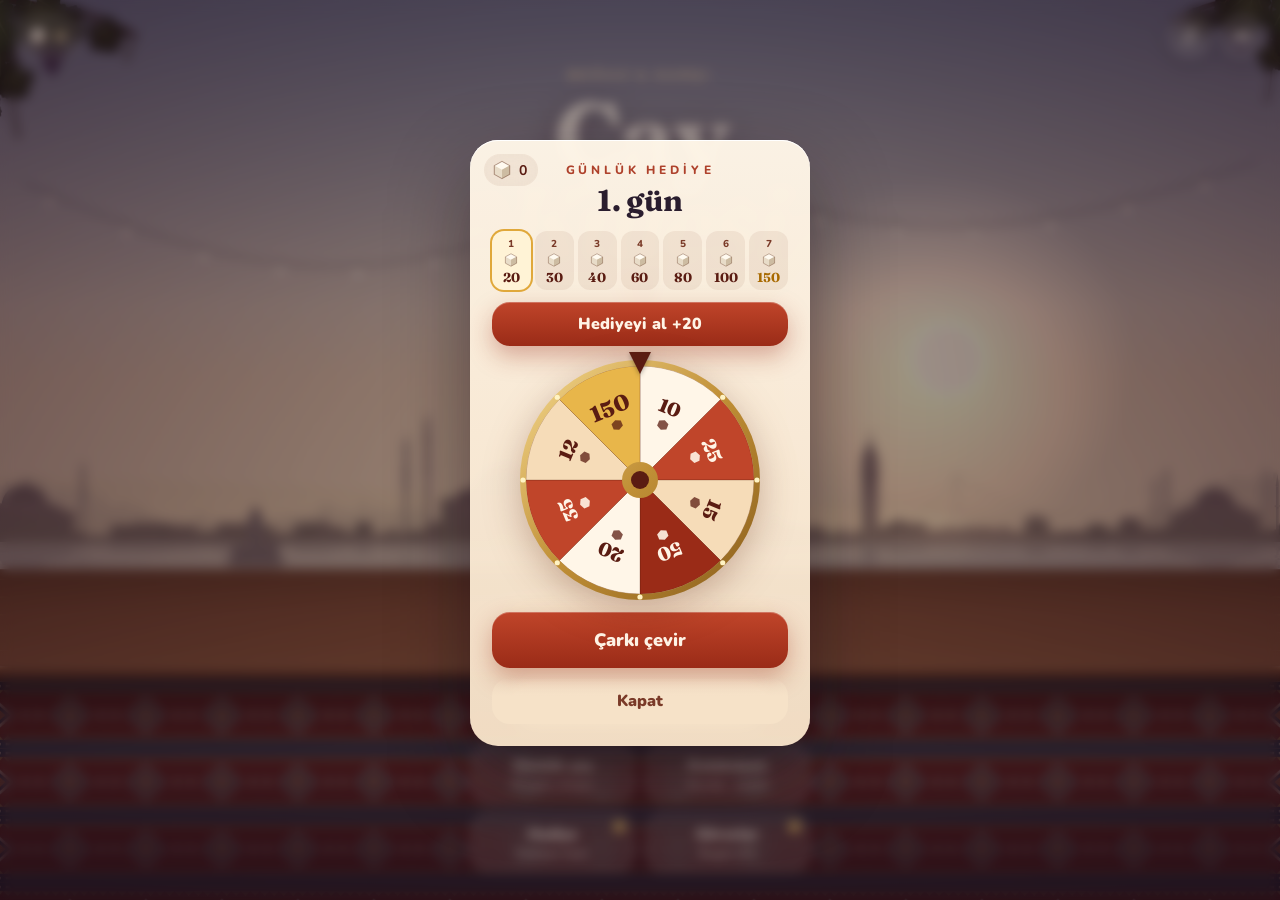
==== commit 1fff370f: "Boosters bought with sugar for the next run on the game-over sheet: calm hanger (first 15 glasses sw" ====
--- a/docs/index.html
+++ b/docs/index.html
@@ -174,6 +174,7 @@
     <div class="ov-b">
       <div class="earn" id="earnNote"><svg><use href="#i-sugar"/></svg><b id="earnN">+0</b> <span>şeker</span></div>
       <div class="unlock hidden" id="unlockNote"></div>
+      <div class="boosts hidden" id="boosts"><div class="boost-h">Sonraki ele güç kat</div><div class="boost-row" id="boostRow"></div></div>
       <button id="reviveBtn" class="btn primary hidden"><svg class="ad-ico" viewBox="0 0 24 24" aria-hidden="true"><rect x="2.5" y="5.5" width="14" height="13" rx="3"/><path d="M17.5 10.2l4-2.4v8.4l-4-2.4z"/></svg><span id="reviveLbl">İkinci şans</span></button>
       <div class="revive-note hidden" id="reviveNote"></div>
       <button id="againBtn" class="btn primary">Bir el daha</button>
--- a/docs/style.css
+++ b/docs/style.css
@@ -300,3 +300,17 @@
 .btn.ch-btn{display:flex;align-items:center;justify-content:center;gap:8px;margin-top:8px;border:1.5px solid rgba(168,50,28,.35);border-radius:16px;padding:10px}
 .btn.ch-btn svg{width:18px;height:18px;fill:none;stroke:#a8321c;stroke-width:2.2;stroke-linecap:round}
 .pf-ads .ch-btn,.pf-ads .ch-chip{display:none}
+/* güçlendiriciler: bitişte bir sonraki ele seçilir */
+.boosts{margin:0 0 10px}
+.boost-h{font-size:11px;font-weight:900;letter-spacing:.16em;text-transform:uppercase;color:#a8321c;opacity:.75;margin-bottom:6px}
+.boost-row{display:flex;gap:6px}
+.boost-row button{flex:1 1 0;min-width:0;min-height:44px;padding:7px 4px 6px;border-radius:14px;background:rgba(120,60,30,.07);border:1.5px solid rgba(120,60,30,.12);color:#5a1c12;display:flex;flex-direction:column;align-items:center;gap:1px;transition:transform .12s,background .15s}
+.boost-row button:active{transform:scale(.95)}
+.boost-row b{font-size:13px;font-weight:900;white-space:nowrap}
+.boost-row small{font-size:10px;font-weight:700;opacity:.7;white-space:nowrap;overflow:hidden;text-overflow:ellipsis;max-width:100%}
+.boost-row span{display:flex;align-items:center;gap:3px;font-family:"Fraunces",serif;font-weight:700;font-size:13px;color:#7a3a28}
+.boost-row svg{width:13px;height:13px}
+.boost-row button[aria-pressed="true"]{background:linear-gradient(180deg,#ffe9a8,#f4c95d);border-color:#d9a03a;box-shadow:0 4px 12px rgba(200,140,40,.3)}
+.boost-row button.poor{opacity:.45}
+@media (max-height:700px){.boost-row small{display:none}.boost-row button{padding:6px 4px}}
+@media (max-height:760px){#over.offer .boosts{display:none}}
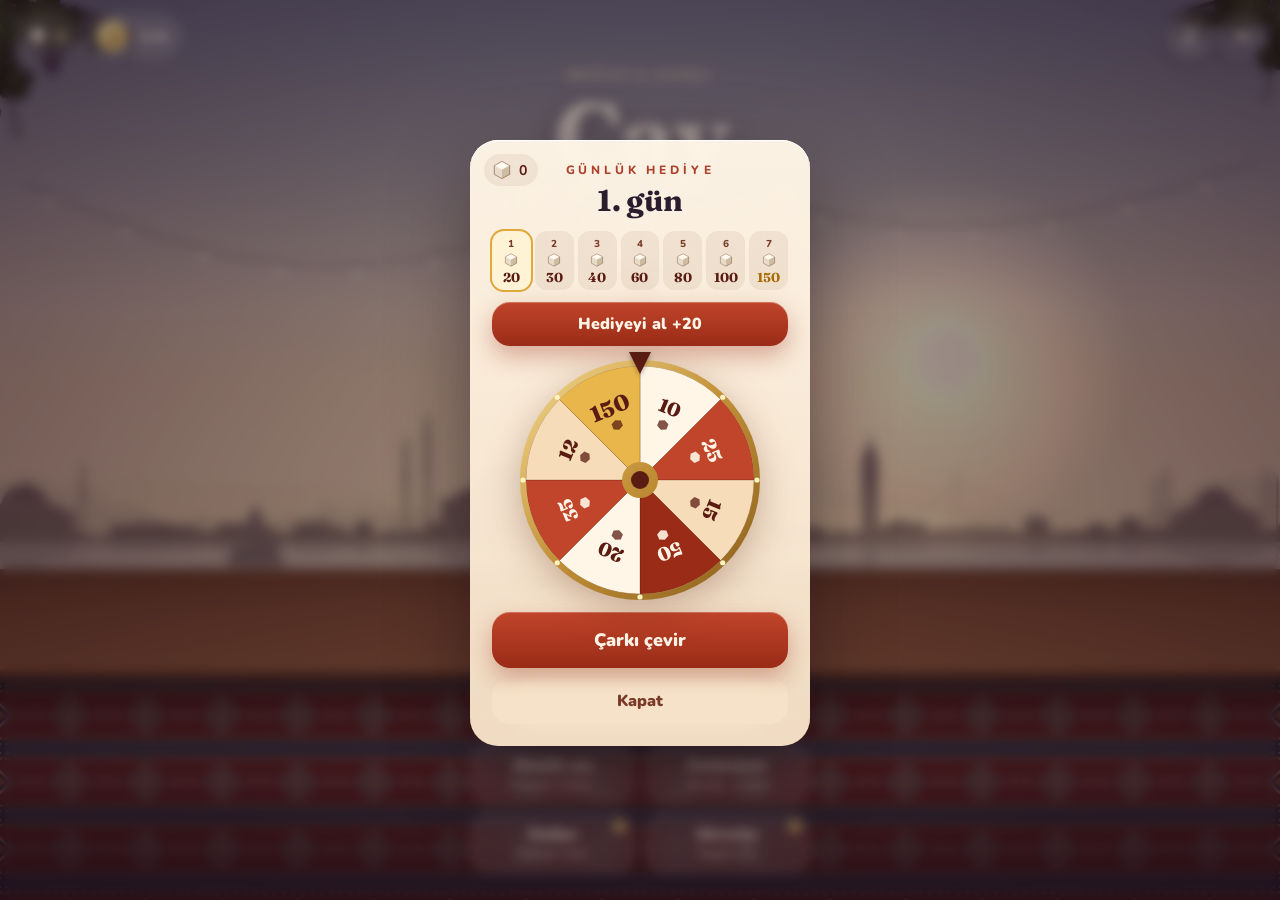
==== commit 1fd11412: "Tea-maker rank: every glass gives 1 XP and a perfect drop 2, levels pay sugar and a new title (appre" ====
--- a/docs/index.html
+++ b/docs/index.html
@@ -50,7 +50,10 @@
 
 <div id="title" class="screen">
   <div class="top-row">
-    <div class="wallet" aria-label="Şeker"><svg><use href="#i-sugar"/></svg><b class="walletN">0</b></div>
+    <div class="top-l">
+      <div class="wallet" aria-label="Şeker"><svg><use href="#i-sugar"/></svg><b class="walletN">0</b></div>
+      <button class="rank" id="rank"><b id="rankLv">1</b><span id="rankName">Çırak</span></button>
+    </div>
     <div class="top-btns">
       <button id="installBtn" class="icon-btn install hidden" aria-label="Ana ekrana ekle">
         <svg viewBox="0 0 24 24"><path class="w" d="M12 4v10M7.5 9.5L12 14l4.5-4.5M5 17v1.5A1.5 1.5 0 0 0 6.5 20h11a1.5 1.5 0 0 0 1.5-1.5V17"/></svg>
@@ -172,7 +175,7 @@
       </div>
     </div>
     <div class="ov-b">
-      <div class="earn" id="earnNote"><svg><use href="#i-sugar"/></svg><b id="earnN">+0</b> <span>şeker</span></div>
+      <div class="earn" id="earnNote"><svg><use href="#i-sugar"/></svg><b id="earnN">+0</b> <span>şeker</span> <span class="xp" id="earnXp"></span></div>
       <div class="unlock hidden" id="unlockNote"></div>
       <div class="boosts hidden" id="boosts"><div class="boost-h">Sonraki ele güç kat</div><div class="boost-row" id="boostRow"></div></div>
       <button id="reviveBtn" class="btn primary hidden"><svg class="ad-ico" viewBox="0 0 24 24" aria-hidden="true"><rect x="2.5" y="5.5" width="14" height="13" rx="3"/><path d="M17.5 10.2l4-2.4v8.4l-4-2.4z"/></svg><span id="reviveLbl">İkinci şans</span></button>
--- a/docs/style.css
+++ b/docs/style.css
@@ -314,3 +314,14 @@
 .boost-row button.poor{opacity:.45}
 @media (max-height:700px){.boost-row small{display:none}.boost-row button{padding:6px 4px}}
 @media (max-height:760px){#over.offer .boosts{display:none}}
+/* çaycı rütbesi: başlıkta seviye rozeti, ilerleme numaranın etrafında halka */
+.top-l{display:flex;align-items:center;gap:8px;min-width:0}
+.rank{display:flex;align-items:center;gap:7px;height:44px;padding:0 4px;border-radius:99px;background:var(--glass);border:1px solid var(--line);color:inherit;min-width:44px}
+.rank b{--p:0%;flex:none;display:grid;place-items:center;width:36px;height:36px;border-radius:50%;border:3px solid transparent;font-family:"Fraunces",serif;font-size:15px;color:#3a2208;
+  background:radial-gradient(circle at 35% 30%,#ffe9a8,#e0a83a) padding-box,conic-gradient(#fff3cf var(--p),rgba(255,255,255,.18) 0) border-box}
+.rank span{font-size:13px;font-weight:800;white-space:nowrap;padding-right:8px}
+.rank:active{transform:scale(.95)}
+.earn .xp{color:#a8321c;font-weight:900}
+@media (max-width:399px){.rank span{display:none}}
+@media (max-width:380px){.gift-panel>.eyebrow,.cups-panel>.eyebrow{margin-top:30px}}
+@media (max-width:380px) and (max-height:760px){.mode-btn b{font-size:12px;white-space:nowrap}}
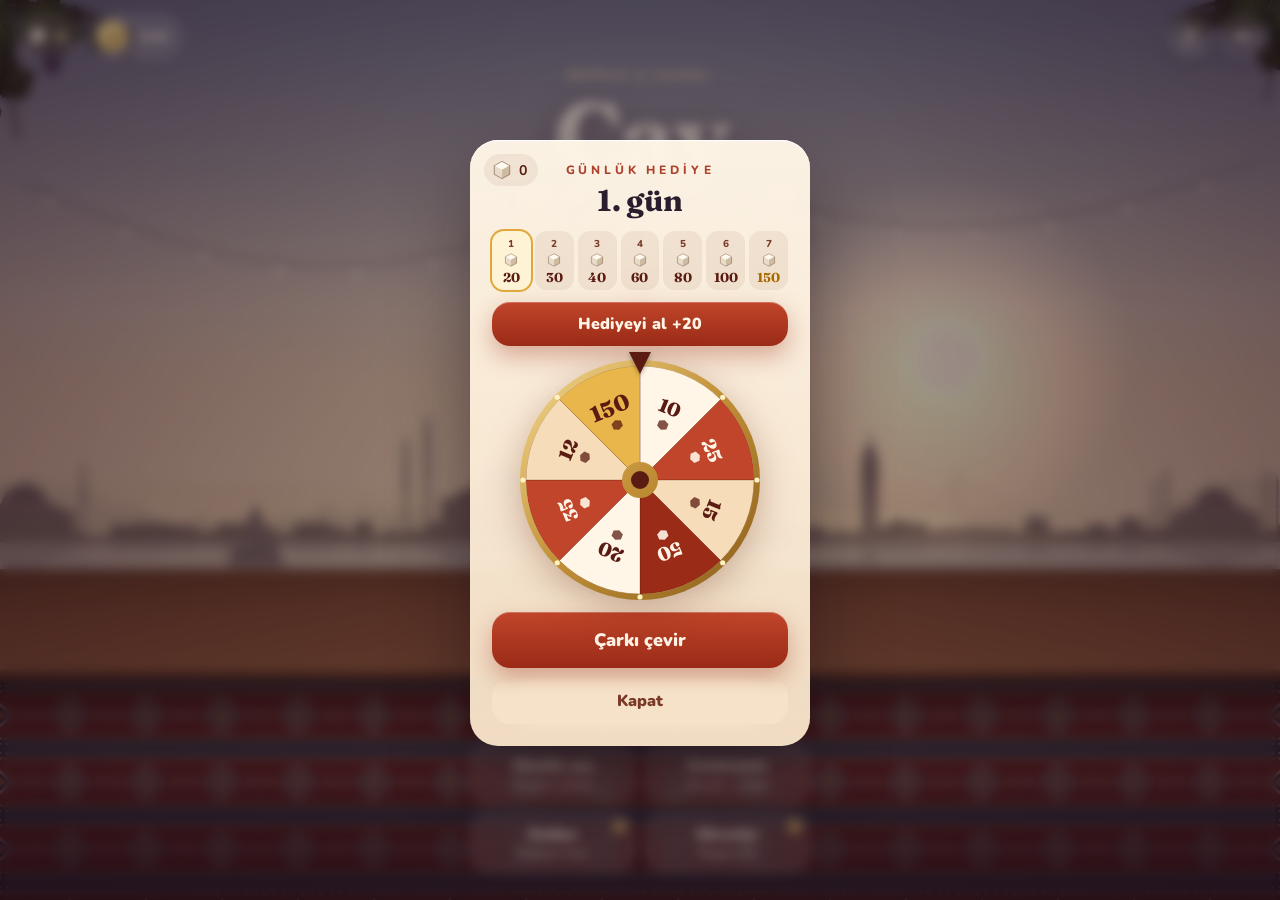
==== commit 896c9b8a: "Weekly tournament: the week's seed gives everyone the same glasses and events, a table of your weekl" ====
--- a/docs/index.html
+++ b/docs/index.html
@@ -73,11 +73,15 @@
   </div>
   <div class="bottom">
     <p class="tag">İnce belli bardakları üst üste diz.<br>Tam ortaya denk getir, kule parlasın.</p>
-    <div class="best-chip" id="titleBest">En iyi <b>0</b></div>
+    <div class="chip-row">
+      <div class="best-chip" id="titleBest">En iyi <b>0</b></div>
+      <button id="weekChip" class="best-chip wk-chip hidden"><span>Haftalık</span> <small id="weekChipSub"></small></button>
+    </div>
     <div class="best-chip ch-chip hidden" id="chChip"><span>Arkadaşın</span> <b id="chTarget">0</b> <span>puan yaptı</span><button id="chX" aria-label="Meydan okumayı kapat">×</button></div>
     <div class="cta"><span class="dot"></span><span id="ctaTxt">Başlamak için dokun</span></div>
     <div class="modes">
       <button id="dailyBtn" class="mode-btn"><b>Günlük çay</b><small id="dailySub"></small></button>
+      <button id="weekBtn" class="mode-btn hidden"><b>Haftalık</b><small id="weekSub"></small></button>
       <button id="cupsBtn" class="mode-btn"><b>Koleksiyon</b><small>Bardak · mekân</small></button>
       <button id="giftBtn" class="mode-btn"><b>Hediye</b><small id="giftSub">Çark ve seri</small></button>
       <button id="achBtn" class="mode-btn"><b>Görevler</b><small id="achSub"></small></button>
@@ -156,6 +160,18 @@
       <button class="set-row" id="tutBtn"><span><b>Öğreticiyi göster</b><small id="tutNote">Bir sonraki elde ipucu</small></span><svg class="chev" viewBox="0 0 24 24"><path d="M9 5l7 7-7 7"/></svg></button>
     </div>
     <button id="setClose" class="btn primary">Kapat</button>
+  </div>
+</div>
+
+<div id="wk" class="screen dim hidden">
+  <div class="panel ach-panel">
+    <div class="eyebrow">Herkes aynı bardaklarla</div>
+    <h2>Haftalık turnuva</h2>
+    <div class="ach-list" id="wkList"></div>
+    <label class="wk-name"><span>Adın</span><input id="wkName" maxlength="12" autocomplete="off" spellcheck="false" enterkeyhint="done"></label>
+    <button id="wkPlay" class="btn primary">Oyna</button>
+    <button id="wkInvite" class="btn ghost tight">Arkadaşlarını çağır</button>
+    <button id="wkClose" class="btn ghost tight">Kapat</button>
   </div>
 </div>
 
--- a/docs/style.css
+++ b/docs/style.css
@@ -313,7 +313,7 @@
 .boost-row button[aria-pressed="true"]{background:linear-gradient(180deg,#ffe9a8,#f4c95d);border-color:#d9a03a;box-shadow:0 4px 12px rgba(200,140,40,.3)}
 .boost-row button.poor{opacity:.45}
 @media (max-height:700px){.boost-row small{display:none}.boost-row button{padding:6px 4px}}
-@media (max-height:760px){#over.offer .boosts{display:none}}
+#over.offer .boosts{display:none}
 /* çaycı rütbesi: başlıkta seviye rozeti, ilerleme numaranın etrafında halka */
 .top-l{display:flex;align-items:center;gap:8px;min-width:0}
 .rank{display:flex;align-items:center;gap:7px;height:44px;padding:0 4px;border-radius:99px;background:var(--glass);border:1px solid var(--line);color:inherit;min-width:44px}
@@ -325,3 +325,13 @@
 @media (max-width:399px){.rank span{display:none}}
 @media (max-width:380px){.gift-panel>.eyebrow,.cups-panel>.eyebrow{margin-top:30px}}
 @media (max-width:380px) and (max-height:760px){.mode-btn b{font-size:12px;white-space:nowrap}}
+.ach.me{background:rgba(214,120,40,.2)}
+.wk-note{font-size:12px;font-weight:700;opacity:.7;line-height:1.4;margin:4px 2px 0}
+.wk-name{display:flex;align-items:center;gap:10px;margin:0 0 12px;font-weight:800;font-size:14px}
+.wk-name input{flex:1;min-width:0;font:inherit;font-weight:800;padding:9px 12px;border-radius:12px;border:1.5px solid rgba(120,60,30,.25);background:rgba(255,255,255,.6);color:inherit}
+.chip-row{display:flex;gap:8px;justify-content:center;align-items:center;flex-wrap:wrap}
+.wk-chip{font:inherit;font-size:14px;font-weight:800;color:inherit;cursor:pointer;display:inline-flex;align-items:center;gap:6px}
+.wk-chip small{font-size:12px;font-weight:700;opacity:.8}
+.wk-chip:active{transform:scale(.96)}
+.modes #weekBtn{display:none}
+@media (orientation:landscape) and (max-height:520px){.modes #weekBtn{display:flex}#title .chip-row{display:none}}
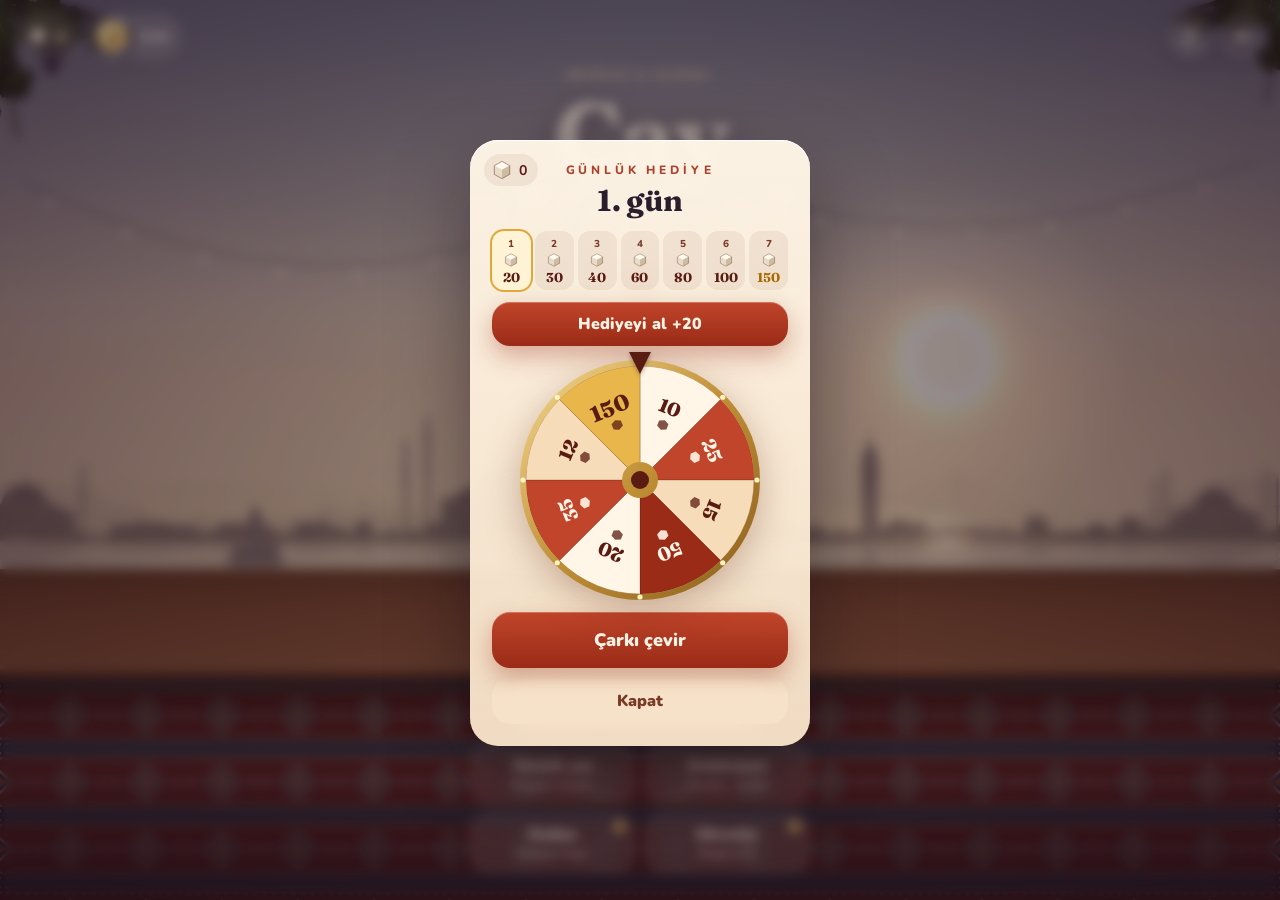
==== commit 5b6cabbd: "Music: a calm tea-garden tune in D Hicaz synthesized in code (plucked saz, kanun tremolo, a ney sect" ====
--- a/docs/index.html
+++ b/docs/index.html
@@ -150,7 +150,8 @@
     <div class="eyebrow">Tercihler</div>
     <h2>Ayarlar</h2>
     <div class="set-list">
-      <button class="set-row" data-k="sfx" role="switch" aria-checked="true"><span><b>Ses efektleri</b><small>Bardak, kombo, devrilme</small></span><i class="sw"></i></button>
+      <div class="set-vol" data-v="mus"><button class="vol-ic" aria-label="Müzik"><svg class="spk" viewBox="0 0 24 24"><path d="M4 9h4l5-4v14l-5-4H4z"/><path class="w" d="M16.5 8.5a5 5 0 0 1 0 7M19 6a8.5 8.5 0 0 1 0 12"/><path class="x" d="M16 9l6 6M22 9l-6 6"/></svg></button><label><b>Müzik</b><input type="range" min="0" max="100" step="1" aria-label="Müzik sesi"></label></div>
+<div class="set-vol" data-v="sfx"><button class="vol-ic" aria-label="Ses efektleri"><svg class="spk" viewBox="0 0 24 24"><path d="M4 9h4l5-4v14l-5-4H4z"/><path class="w" d="M16.5 8.5a5 5 0 0 1 0 7M19 6a8.5 8.5 0 0 1 0 12"/><path class="x" d="M16 9l6 6M22 9l-6 6"/></svg></button><label><b>Ses efektleri</b><input type="range" min="0" max="100" step="1" aria-label="Efekt sesi"></label></div>
       <button class="set-row" data-k="amb" role="switch" aria-checked="true"><span><b>Ortam sesi</b><small>Dalga, rüzgâr, kuşlar</small></span><i class="sw"></i></button>
       <button class="set-row" data-k="vib" id="vibRow" role="switch" aria-checked="true"><span><b>Titreşim</b><small>Dokunuşta hafif titreşim</small></span><i class="sw"></i></button>
       <div class="set-gfx">
--- a/docs/style.css
+++ b/docs/style.css
@@ -219,6 +219,21 @@
 .sw::after{content:"";position:absolute;top:3px;left:3px;width:22px;height:22px;border-radius:50%;background:#fff;box-shadow:0 2px 6px rgba(60,20,10,.3);transition:transform .22s cubic-bezier(.3,1.4,.5,1)}
 .set-row[aria-checked="true"] .sw{background:linear-gradient(180deg,#c0452a,#9a2b17)}
 .set-row[aria-checked="true"] .sw::after{transform:translateX(18px)}
+.set-vol{display:flex;align-items:center;gap:10px;min-height:56px;padding:8px 14px 8px 8px;border-radius:16px;background:rgba(120,60,30,.07)}
+.set-vol label{flex:1;min-width:0}
+.set-vol b{display:block;font-size:15px;font-weight:900}
+.vol-ic{flex:none;width:44px;height:44px;border-radius:12px;display:grid;place-items:center;color:#9a2b17}
+.vol-ic:active{transform:scale(.94)}
+.spk{width:24px;height:24px;fill:none;stroke:currentColor;stroke-width:2;stroke-linecap:round;stroke-linejoin:round}
+.spk path:first-child{fill:currentColor}
+.spk .x{display:none}
+.set-vol.off .spk .w{display:none}.set-vol.off .spk .x{display:block}.set-vol.off .vol-ic{color:rgba(42,29,46,.4)}
+.set-vol input{-webkit-appearance:none;appearance:none;width:100%;height:28px;margin:2px 0 0;background:transparent;touch-action:none;--p:60%}
+.set-vol input::-webkit-slider-runnable-track{height:6px;border-radius:9px;background:linear-gradient(90deg,#b23a22 var(--p),rgba(120,60,30,.2) var(--p))}
+.set-vol input::-moz-range-track{height:6px;border-radius:9px;background:linear-gradient(90deg,#b23a22 var(--p),rgba(120,60,30,.2) var(--p))}
+.set-vol input::-webkit-slider-thumb{-webkit-appearance:none;width:24px;height:24px;margin-top:-9px;border-radius:50%;background:#fff;box-shadow:0 2px 6px rgba(60,20,10,.35);border:0}
+.set-vol input::-moz-range-thumb{width:24px;height:24px;border-radius:50%;background:#fff;box-shadow:0 2px 6px rgba(60,20,10,.35);border:0}
+.set-vol.off input{opacity:.45}
 .set-gfx{padding:11px 14px 12px;border-radius:16px;background:rgba(120,60,30,.07)}
 .seg{display:flex;gap:4px;margin-top:9px;padding:3px;border-radius:12px;background:rgba(120,60,30,.1)}
 .seg button{flex:1;min-height:44px;padding:6px 4px;border-radius:9px;font-size:13px;font-weight:800;color:#7a3a28;transition:background .2s}
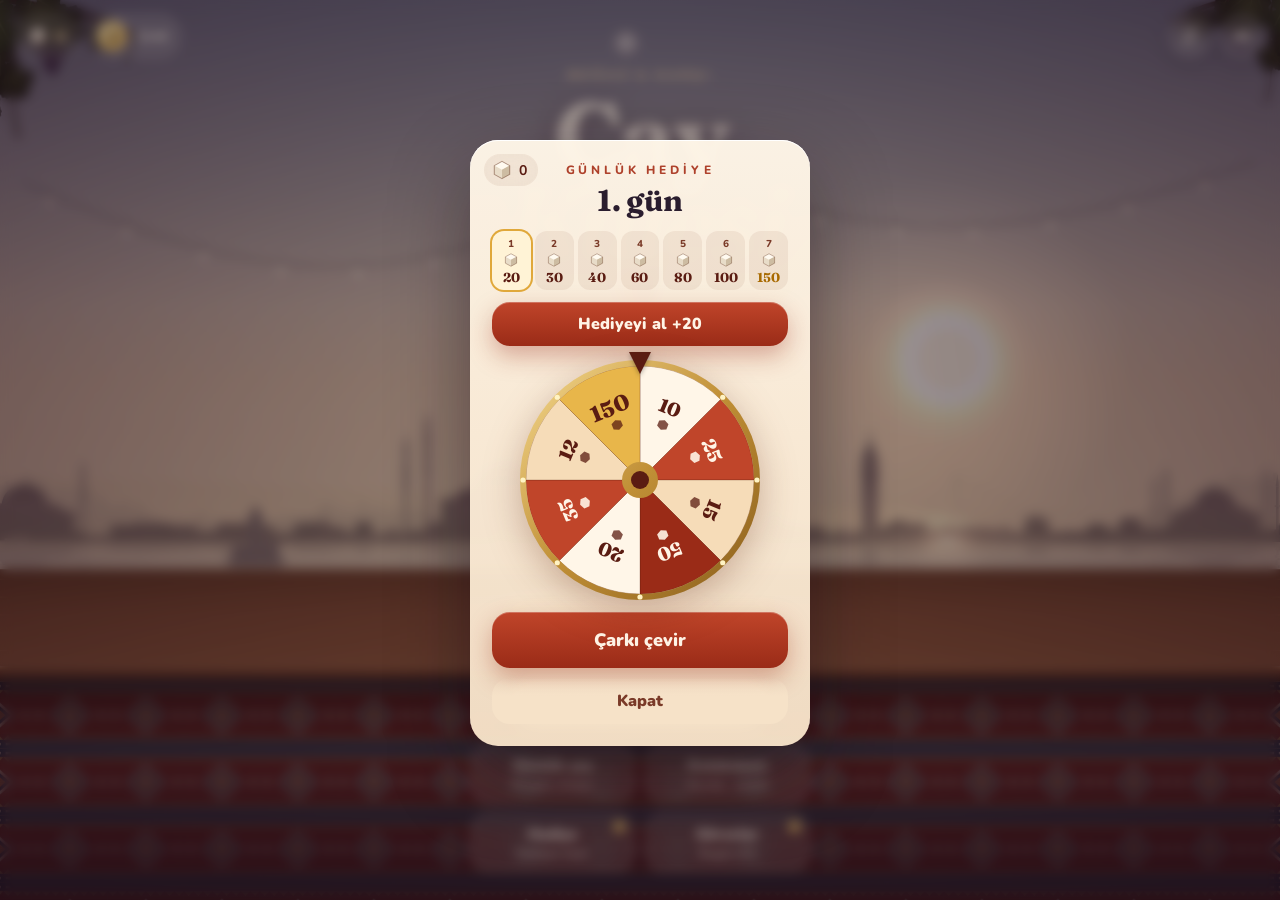
==== commit 1c4f0c93: "Resume from pause counts 3-2-1 before the glass swings again (cancelled if the tab hides mid-count);" ====
--- a/docs/index.html
+++ b/docs/index.html
@@ -96,6 +96,7 @@
   </div>
 </div>
 
+<div id="count" class="count hidden" aria-live="assertive"></div>
 <div id="pause" class="screen dim hidden">
   <div class="panel">
     <div class="eyebrow">Mola</div>
@@ -208,6 +209,17 @@
 <script>
 if ('serviceWorker' in navigator && (location.protocol === 'https:' || location.hostname === 'localhost' || location.hostname === '127.0.0.1')) {
   window.addEventListener('load', function () { navigator.serviceWorker.register('./sw.js').catch(function () {}); });
+  // yeni sürüm devraldığında sayfa ana ekranda (ya da elin sonunda ana ekrana dönünce) kendini yeniler; telefon eski kodda kalmaz
+  var hadCtl = !!navigator.serviceWorker.controller, reloading = false;
+  navigator.serviceWorker.addEventListener('controllerchange', function () {
+    if (!hadCtl) return;
+    (function go() {
+      if (reloading) return;
+      var g = window.__game;
+      if (g && (g.state !== 'title' || document.querySelector('.screen.dim:not(.hidden)'))) { setTimeout(go, 1500); return; }
+      reloading = true; location.reload();
+    })();
+  });
 }
 </script>
 </body>
--- a/docs/style.css
+++ b/docs/style.css
@@ -350,3 +350,8 @@
 .wk-chip:active{transform:scale(.96)}
 .modes #weekBtn{display:none}
 @media (orientation:landscape) and (max-height:520px){.modes #weekBtn{display:flex}#title .chip-row{display:none}}
+
+.count{position:fixed;inset:0;z-index:40;display:grid;place-items:center;pointer-events:none;font-family:"Fraunces",Georgia,serif;font-weight:800;font-size:clamp(96px,30vmin,180px);color:#fff6e8;text-shadow:0 6px 30px rgba(60,15,5,.55),0 2px 0 rgba(150,50,20,.6)}
+.count.pop{animation:countPop .65s cubic-bezier(.2,1.4,.4,1) both}
+@keyframes countPop{0%{transform:scale(1.8);opacity:0}25%{opacity:1}70%{transform:scale(1);opacity:1}100%{transform:scale(.85);opacity:0}}
+@media (prefers-reduced-motion:reduce){.count.pop{animation:none}}
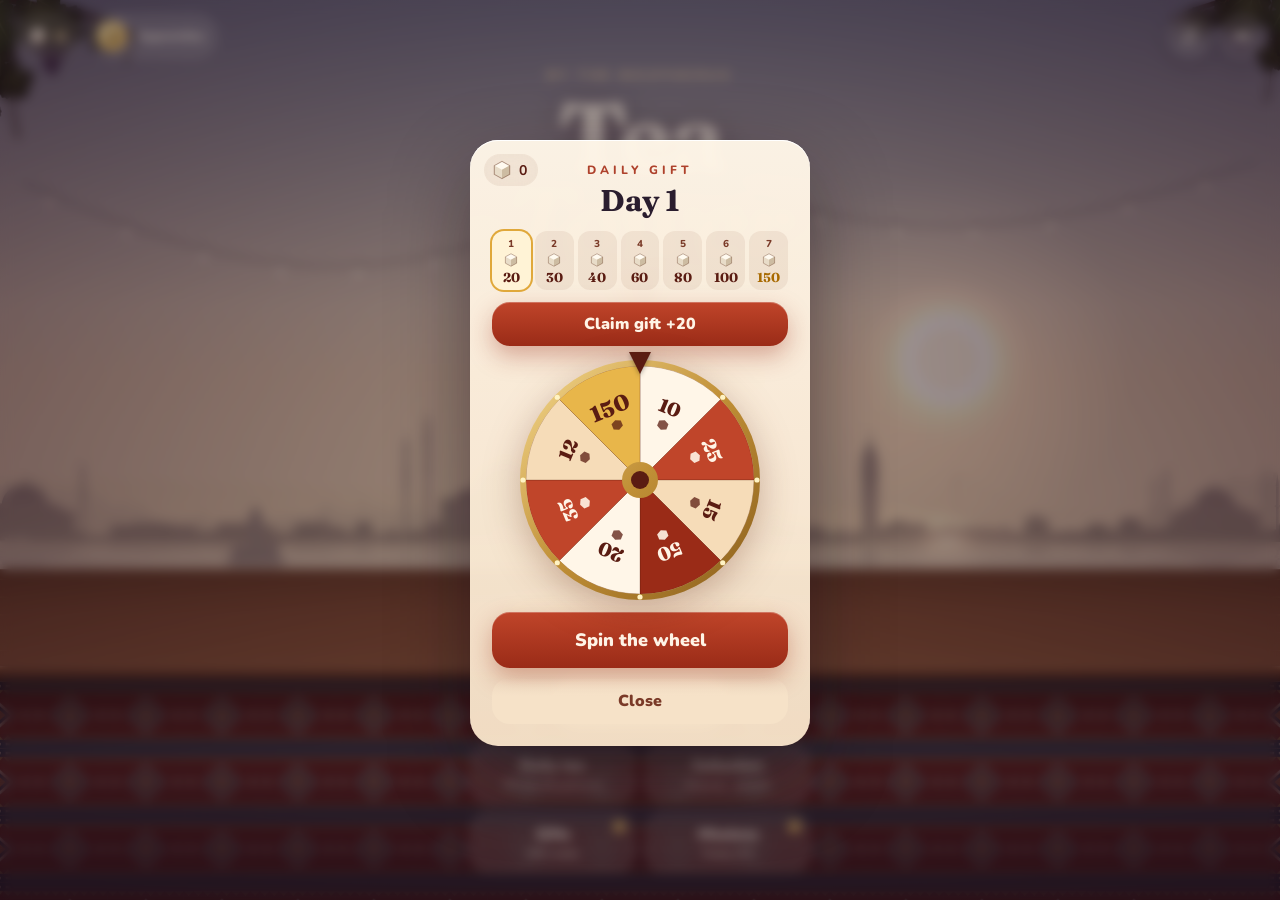
==== commit 8df69355: "Language choice on every build: the English table moves from the portal adapter into docs/i18n.js, l" ====
--- a/docs/index.html
+++ b/docs/index.html
@@ -159,6 +159,7 @@
         <div class="set-lbl"><b>Grafik</b><small id="gfxNote"></small></div>
         <div class="seg" id="gfxSeg"><button data-v="eco">Pil dostu</button><button data-v="auto">Otomatik</button><button data-v="high">Yüksek</button></div>
       </div>
+<div class="set-gfx" id="langRow"><div class="set-lbl"><b>Dil</b><small>Language</small></div><div class="seg" id="langSeg"><button data-v="tr" aria-pressed="false">Türkçe</button><button data-v="en" aria-pressed="false">English</button></div></div>
       <button class="set-row" id="tutBtn"><span><b>Öğreticiyi göster</b><small id="tutNote">Bir sonraki elde ipucu</small></span><svg class="chev" viewBox="0 0 24 24"><path d="M9 5l7 7-7 7"/></svg></button>
     </div>
     <button id="setClose" class="btn primary">Kapat</button>
@@ -205,7 +206,9 @@
   </div>
 </div>
 
+<script src="i18n.js"></script>
 <script src="game.js"></script>
+<script>I18N.translateDom();</script>
 <script>
 if ('serviceWorker' in navigator && (location.protocol === 'https:' || location.hostname === 'localhost' || location.hostname === '127.0.0.1')) {
   window.addEventListener('load', function () { navigator.serviceWorker.register('./sw.js').catch(function () {}); });
--- a/docs/style.css
+++ b/docs/style.css
@@ -355,3 +355,7 @@
 .count.pop{animation:countPop .65s cubic-bezier(.2,1.4,.4,1) both}
 @keyframes countPop{0%{transform:scale(1.8);opacity:0}25%{opacity:1}70%{transform:scale(1);opacity:1}100%{transform:scale(.85);opacity:0}}
 @media (prefers-reduced-motion:reduce){.count.pop{animation:none}}
+
+.cup.deal,.venue.deal{position:relative;border-color:#f4c95d}
+.deal-tag{position:absolute;top:-7px;right:-4px;padding:2px 7px;border-radius:99px;background:linear-gradient(180deg,#e8b84a,#c98a22);color:#3a1a0a;font-style:normal;font-size:10px;font-weight:900;letter-spacing:.02em;box-shadow:0 2px 6px rgba(40,10,0,.35);white-space:nowrap;pointer-events:none}
+.cup .price s,.venue .price s{opacity:.55;font-weight:700;margin-right:2px}
